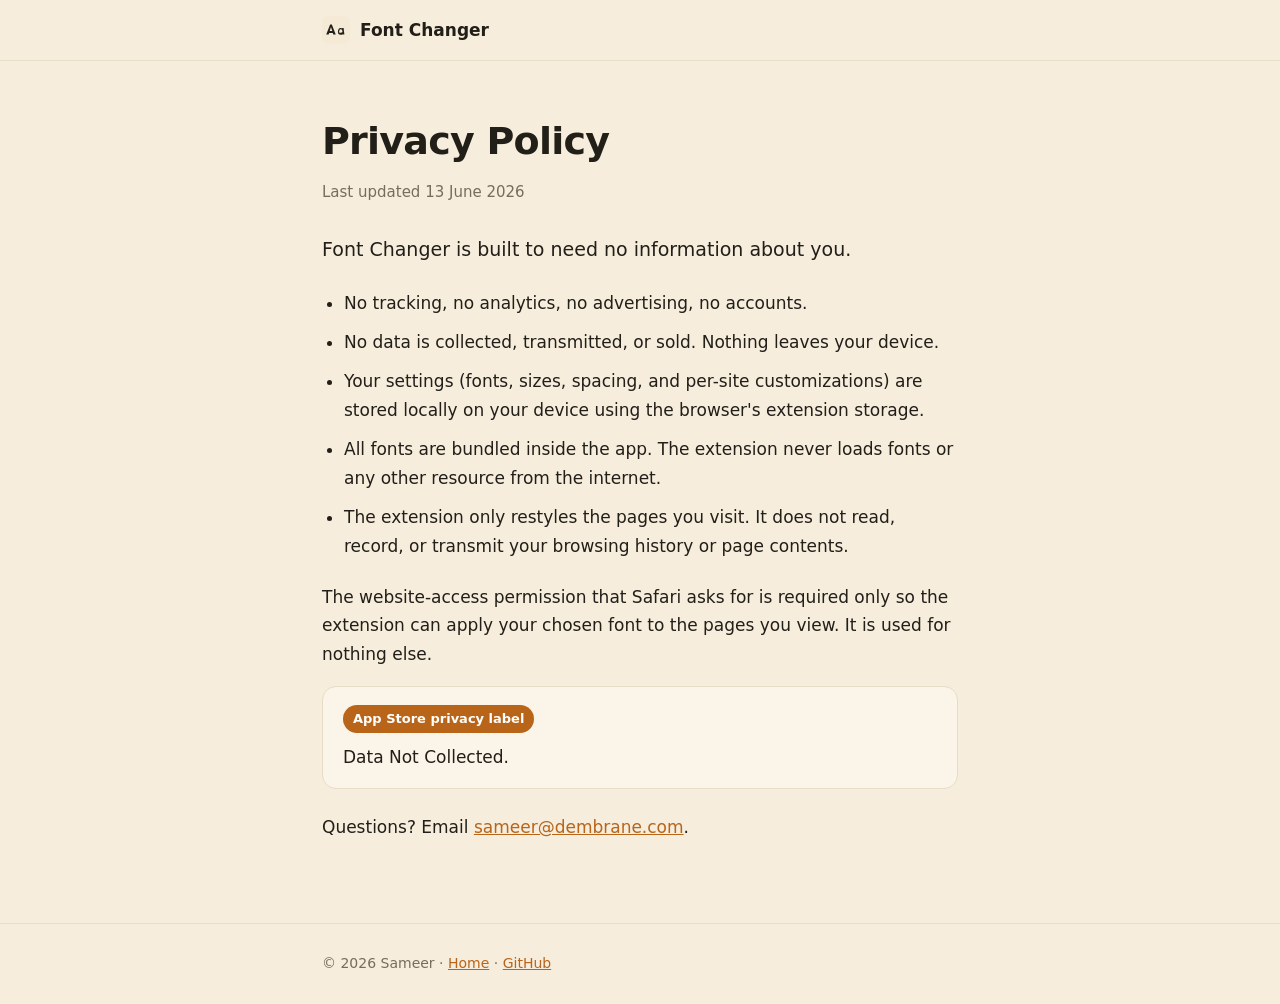
==== docs/privacy.html @ f7fbf305 "Font Changer: Safari web extension, bundled fonts, and landing site" ====
<!DOCTYPE html>
<html lang="en">
  <head>
    <meta charset="utf-8" />
    <meta name="viewport" content="width=device-width, initial-scale=1" />
    <title>Privacy Policy — Font Changer</title>
    <meta name="description" content="Font Changer collects no data. No tracking, no analytics, no accounts. Everything stays on your device." />
    <meta name="theme-color" content="#f6eddd" media="(prefers-color-scheme: light)" />
    <meta name="theme-color" content="#181511" media="(prefers-color-scheme: dark)" />
    <link rel="icon" href="icon.svg" type="image/svg+xml" />
    <link rel="apple-touch-icon" href="icon-512.png" />
    <style>
      :root {
        --bg: #f6eddd; --bg-soft: #fbf4e8; --card: #fffdf8; --fg: #221f19;
        --muted: #766d5c; --line: #e7dcc6; --accent: #b8651a; color-scheme: light dark;
      }
      @media (prefers-color-scheme: dark) {
        :root { --bg: #181511; --bg-soft: #211d16; --card: #231f18; --fg: #f3e9d4; --muted: #ada38c; --line: #36302a; --accent: #e6a35a; }
      }
      * { box-sizing: border-box; }
      body { margin: 0; background: var(--bg); color: var(--fg); font: 17px/1.7 -apple-system, BlinkMacSystemFont, "Segoe UI", system-ui, sans-serif; -webkit-font-smoothing: antialiased; }
      a { color: var(--accent); }
      .wrap { max-width: 680px; margin: 0 auto; padding: 0 22px; }
      header.nav { border-bottom: 1px solid var(--line); }
      .nav .wrap { display: flex; align-items: center; height: 60px; }
      .brand { display: flex; align-items: center; gap: 10px; font-weight: 600; color: var(--fg); text-decoration: none; }
      .brand .brandmark { width: 28px; height: 28px; display: block; }
      main { padding: 48px 0 64px; }
      h1 { font-size: clamp(28px, 5vw, 38px); letter-spacing: -0.02em; margin: 0 0 6px; }
      .updated { color: var(--muted); font-size: 15px; margin: 0 0 28px; }
      .lede { font-size: 19px; color: var(--fg); margin: 0 0 24px; }
      ul { padding-left: 22px; margin: 0 0 22px; }
      li { margin: 10px 0; }
      .callout { background: var(--bg-soft); border: 1px solid var(--line); border-radius: 14px; padding: 16px 20px; margin: 0 0 24px; }
      .label { display: inline-block; background: var(--accent); color: #fff; font-size: 13px; font-weight: 600; padding: 3px 10px; border-radius: 999px; }
      @media (prefers-color-scheme: dark) { .label { color: #211a10; } }
      footer { border-top: 1px solid var(--line); padding: 28px 0; color: var(--muted); font-size: 14px; }
      :focus-visible { outline: 2px solid var(--accent); outline-offset: 2px; }
    </style>
  </head>
  <body>
    <svg width="0" height="0" aria-hidden="true" style="position: absolute"><symbol id="fc-logo" viewBox="0 0 1024 1024"><rect width="1024" height="1024" rx="210" fill="#F4EAD5" /><path fill="#23211C" d="M153.4 680.9L244.1 680.9L261.3 625.0L395.9 625.0L409.3 680.9L503.4 680.9L358.9 314.5L298.3 314.5ZM283.3 545.4L328.0 397.9L374.4 545.4ZM684.0 688.6C711.5 688.6 736.0 678.7 754.1 664.1L754.1 680.9L817.8 680.9L790.2 438.3L740.3 438.3L742.1 452.1C726.6 443.1 701.2 436.6 681.9 436.2C619.9 434.9 585.1 496.8 582.1 569.9C579.1 643.9 610.9 688.6 684.0 688.6ZM678.9 609.0C626.8 609.0 617.8 603.0 630.3 555.3C647.0 491.7 664.2 486.9 683.6 486.9C734.3 486.9 734.8 518.3 744.2 551.4C757.1 596.6 743.8 609.0 678.9 609.0Z" /></symbol></svg>
    <header class="nav">
      <div class="wrap"><a class="brand" href="index.html"><svg class="brandmark" aria-hidden="true"><use href="#fc-logo" /></svg>Font Changer</a></div>
    </header>
    <main>
      <div class="wrap">
        <h1>Privacy Policy</h1>
        <p class="updated">Last updated 13 June 2026</p>

        <p class="lede">Font Changer is built to need no information about you.</p>

        <ul>
          <li>No tracking, no analytics, no advertising, no accounts.</li>
          <li>No data is collected, transmitted, or sold. Nothing leaves your device.</li>
          <li>Your settings (fonts, sizes, spacing, and per-site customizations) are stored locally on your device using the browser's extension storage.</li>
          <li>All fonts are bundled inside the app. The extension never loads fonts or any other resource from the internet.</li>
          <li>The extension only restyles the pages you visit. It does not read, record, or transmit your browsing history or page contents.</li>
        </ul>

        <p>The website-access permission that Safari asks for is required only so the extension can apply your chosen font to the pages you view. It is used for nothing else.</p>

        <div class="callout">
          <span class="label">App Store privacy label</span>
          <p style="margin: 10px 0 0;">Data Not Collected.</p>
        </div>

        <p>Questions? Email <a href="mailto:sameer@dembrane.com">sameer@dembrane.com</a>.</p>
      </div>
    </main>
    <footer>
      <div class="wrap">&copy; 2026 Sameer · <a href="index.html">Home</a> · <a href="https://github.com/spashii/font-changer">GitHub</a></div>
    </footer>
  </body>
</html>
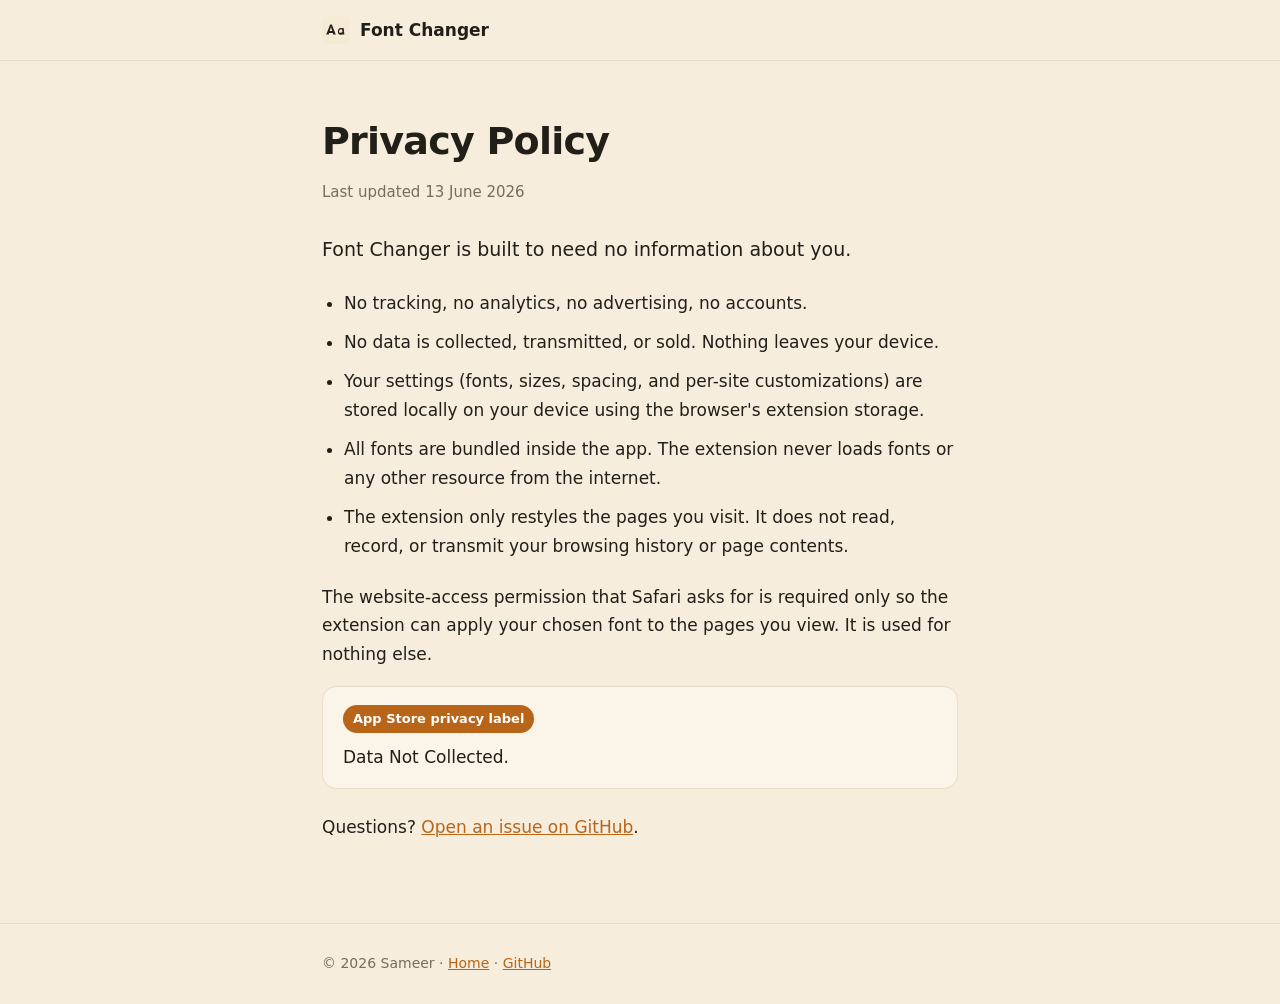
==== commit a48a8099: "Site in Lexend; privacy contact via GitHub issues" ====
--- a/docs/privacy.html
+++ b/docs/privacy.html
@@ -65,7 +65,7 @@
           <p style="margin: 10px 0 0;">Data Not Collected.</p>
         </div>
 
-        <p>Questions? Email <a href="mailto:sameer@dembrane.com">sameer@dembrane.com</a>.</p>
+        <p>Questions? <a href="https://github.com/spashii/font-changer/issues">Open an issue on GitHub</a>.</p>
       </div>
     </main>
     <footer>
